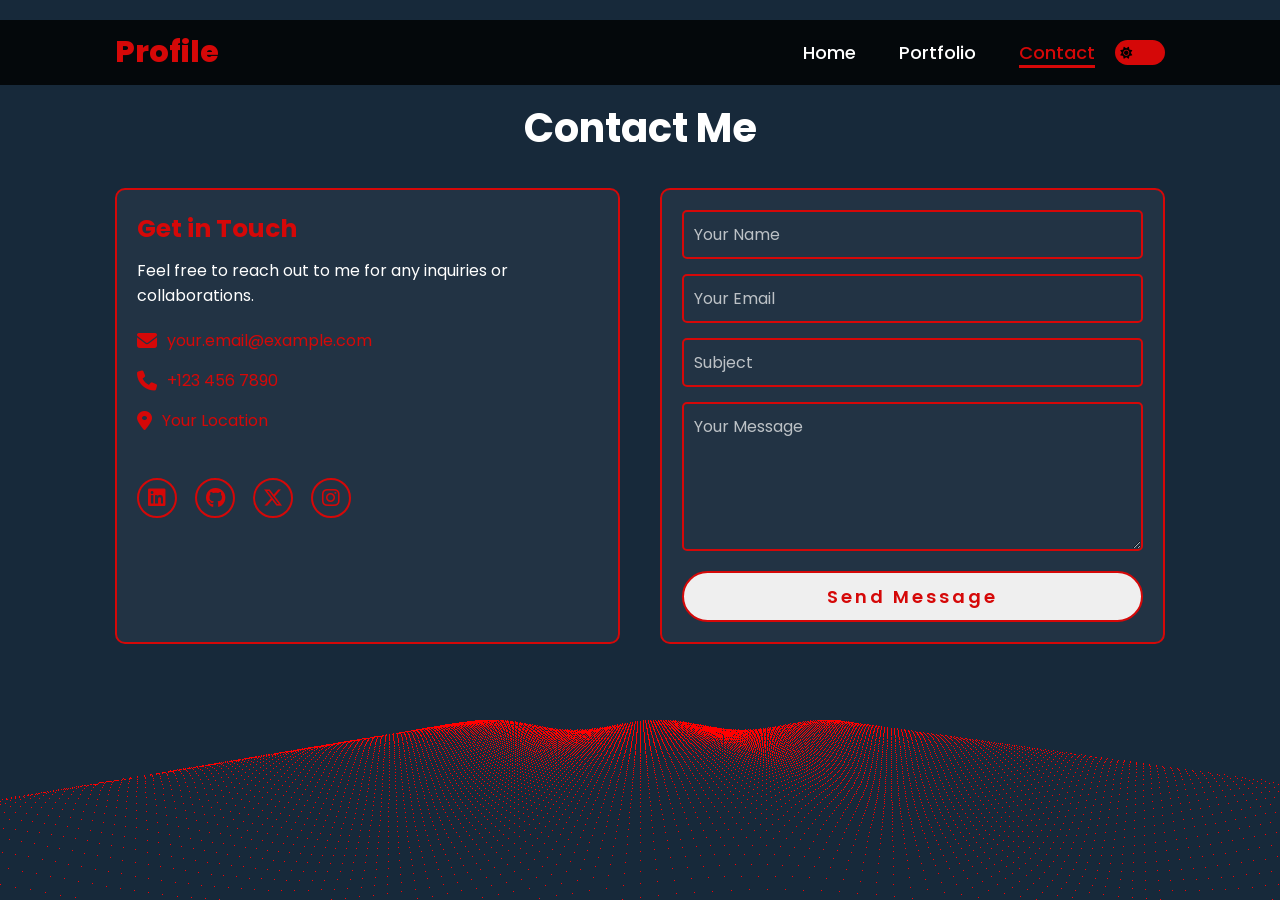
==== contact.html @ 02da8cd8 "kontol" ====
<!DOCTYPE html>
<html lang="en">
<head>
    <meta charset="UTF-8">
    <meta name="viewport" content="width=device-width, initial-scale=1.0">
    <link rel="stylesheet" href="https://cdnjs.cloudflare.com/ajax/libs/font-awesome/6.5.2/css/all.min.css">
    <link rel="stylesheet" href="style.css">
    <title>Contact - Portfolio Website</title>
</head>
<body class="jt">

<canvas></canvas>

<div class="transition-circle"></div>
<div class="transition-circle-2"></div>

<header>
    <a href="index.html" class="logo">Profile</a>

    <nav>
        <a href="index.html">Home</a>
        <a href="portofolio.html">Portfolio</a>
        <a href="contact.html" class="active">Contact</a>
    </nav>
    <div class="mode-toggle">
        <input type="checkbox" id="mode-switch">
        <label for="mode-switch" class="toggle-label">
            <i class="fas fa-sun"></i>
            <i class="fas fa-moon"></i>
        </label>
    </div>
    <div class="hamburger" id="hamburger">
        <span></span>
        <span></span>
        <span></span>
    </div>
</header>

<section class="contact">
    <br>
    <br>
    <br>
    <h2>Contact Me</h2>
    <div class="contact-container">
        <div class="contact-info">
            <h3>Get in Touch</h3>
            <p>Feel free to reach out to me for any inquiries or collaborations.</p>
            <div class="info-item">
                <i class="fas fa-envelope"></i>
                <span>your.email@example.com</span>
            </div>
            <div class="info-item">
                <i class="fas fa-phone"></i>
                <span>+123 456 7890</span>
            </div>
            <div class="info-item">
                <i class="fas fa-map-marker-alt"></i>
                <span>Your Location</span>
            </div>
            <div class="social-icons">
                <a href="#"><i class="fa-brands fa-linkedin"></i></a>
                <a href="#"><i class="fa-brands fa-github"></i></a>
                <a href="#"><i class="fa-brands fa-x-twitter"></i></a>
                <a href="#"><i class="fa-brands fa-instagram"></i></a>
            </div>
        </div>
        <div class="contact-form">
            <form action="#" method="post">
                <div class="form-group">
                    <input type="text" name="name" placeholder="Your Name" required>
                </div>
                <div class="form-group">
                    <input type="email" name="email" placeholder="Your Email" required>
                </div>
                <div class="form-group">
                    <input type="text" name="subject" placeholder="Subject" required>
                </div>
                <div class="form-group">
                    <textarea name="message" placeholder="Your Message" rows="5" required></textarea>
                </div>
                <button type="submit" class="btn">Send Message</button>
            </form>
        </div>
    </div>
</section>

<script src="script.js"></script>

</body>
</html>
---- style.css ----
@import url('https://fonts.googleapis.com/css2?family=Poppins:wght@100;200;300;400;500;600&display=swap');

:root {
    --bg-color: black;
    --text-color: white;
    --accent-color: #d50808;
    --card-bg: rgba(255, 255, 255, 0.05);
    --header-bg: rgba(0, 0, 0, 0.8);
    --input-bg: transparent;
    --input-border: #d50808;
    --canvas-bg: #17293a;
}

.light-mode {
    --bg-color: #f4f4f4;
    --text-color: #333;
    --accent-color: #d50808;
    --card-bg: rgba(0, 0, 0, 0.05);
    --header-bg: rgba(255, 255, 255, 0.9);
    --input-bg: rgba(255, 255, 255, 0.8);
    --input-border: #d50808;
    --canvas-bg: #e0e0e0;
}

*{
    margin: 0;
    padding: 0;
    box-sizing: border-box;
    text-decoration: none;
    border: none;
    outline: none;
    font-family: 'Poppins', sans-serif;
}

html{
    font-size: 62.5%;
}

body{
    width: 100%;
    height: 100vh;
    overflow-x: hidden;
    background-color: var(--bg-color);
    color: var(--text-color);
    transition: background-color 0.3s ease, color 0.3s ease;
}

header{
    margin-top: 20px;
    position: fixed;
    top: 0;
    left: 0;
    width: 100%;
    padding: 1rem 9%;
    background-color: var(--header-bg);
    backdrop-filter: blur(10px);
    -webkit-backdrop-filter: blur();
    display: flex;
    justify-content: space-between;
    align-items: center;
    z-index: 100;
}

.mode-toggle {
    margin-left: 2rem;
    display: flex;
    align-items: center;
}

#mode-switch {
    display: none;
}

.toggle-label {
    position: relative;
    width: 50px;
    height: 25px;
    background-color: var(--accent-color);
    border-radius: 25px;
    cursor: pointer;
    display: flex;
    align-items: center;
    justify-content: space-between;
    padding: 0 5px;
    transition: 0.3s ease;
}

.toggle-label i {
    font-size: 12px;
    color: var(--bg-color);
    transition: 0.3s ease;
}

#mode-switch:checked + .toggle-label {
    background-color: var(--text-color);
}

#mode-switch:checked + .toggle-label .fa-sun {
    opacity: 0;
}

#mode-switch:checked + .toggle-label .fa-moon {
    opacity: 1;
}

.toggle-label .fa-moon {
    opacity: 0;
}

.logo{
    font-size: 3rem;
    color: var(--accent-color);
    font-weight: 800;
    cursor: pointer;
    transition: 0.5s ease;
}

.logo:hover{
    transform: scale(1.1);
}

nav a{
    font-size: 1.8rem;
    color: var(--text-color);
    margin-left: 4rem;
    font-weight: 500;
    transition: 0.3s ease;
    border-bottom: 3px solid transparent;
}

nav a:hover,
nav a.active{
    color: var(--accent-color);
    border-bottom: 3px solid var(--accent-color);
}

nav{
    margin-left: auto;
}

.hamburger{
    display: none;
    flex-direction: column;
    cursor: pointer;
    gap: 5px;
}

.hamburger span{
    width: 25px;
    height: 3px;
    background-color: var(--accent-color);
    transition: 0.3s;
}

.hamburger.active span:nth-child(1){
    transform: rotate(45deg) translate(5px, 5px);
}

.hamburger.active span:nth-child(2){
    opacity: 0;
}

.hamburger.active span:nth-child(3){
    transform: rotate(-45deg) translate(7px, -6px);
}

@media(max-width:995px){
    header{
        padding: 1rem 5%;
    }

    .mode-toggle {
        margin-left: 1rem;
    }

    .hamburger{
        display: flex !important;
        margin-right: 1rem;
        z-index: 101;
    }

    nav{
        position: absolute;
        display: none;
        top: 0;
        right: 0;
        width: 40%;
        border-left: 3px solid var(--accent-color);
        border-bottom: 3px solid var(--accent-color);
        border-bottom-left-radius: 2rem;
        padding: 1rem solid;
        background-color: var(--card-bg);
        border-top: 0.1rem solid rgba(0,0,0,0.1);
    }

    nav.active{
        display: block;
    }

    nav a{
        display: block;
        font-size: 2rem;
        margin: 3rem 0;
    }

    nav a:hover,
    nav a.active{
        padding: 1rem;
        border-radius: 0.5rem;
        border-bottom: 0.5rem solid var(--accent-color);
    }
}

section{
    min-height: 100vh;
    padding: 5rem 9% 5rem;
}

.home{
    display: flex;
    justify-content: center;
    align-items: center;
    gap: 8rem;
}

.home .home-content h1{
    font-size: 6rem;
    font-weight: 700;
    line-height: 1.3;
}

span{
    color: var(--accent-color);
}

.home-content h3{
    font-size: 4rem;
    margin-bottom: 1rem;
    font-weight: 700;
}

.home-content p{
    font-size: 1.6rem;
}

.home-img{
    border-radius: 50%;
}

.home-img img{
    position: relative;
    width: 23vw;
    border-radius: 50%;
    box-shadow: 0 0 25px solid var(--accent-color);
    cursor: pointer;
    transition: 0.2s linear;
}

.home-img img:hover{
    font-size: 1.8rem;
    font-weight: 500;
}

.social-icons a{
    display: inline-flex;
    justify-content: center;
    align-items: center;
    width: 4rem;
    height: 4rem;
    background-color: transparent;
    border: 0.2rem solid var(--accent-color);
    font-size: 2rem;
    border-radius: 50%;
    margin: 3rem 1.5rem 3rem 0;
    transition: 0.3s ease;
    color: var(--accent-color);
}

.social-icons a:hover{
    color: var(--bg-color);
    transform: scale(1.3) translateY(-5px);
    background-color: var(--accent-color);
    box-shadow: 0  0 25px var(--accent-color);
}

.btn{
    display: inline-block;
    padding: 1rem 2.8rem;
    border-radius: 4rem;
    font-size: 1.6rem;
    color: var(--accent-color);
    letter-spacing: 0.3rem;
    font-weight: 600;
    border: 2px solid var(--accent-color);
    transition: 0.3s ease;
    cursor: pointer;
}

.btn:hover{
    transform: scale3d(1.03);
    background-color: var(--accent-color);
    color: var(--bg-color);
    box-shadow: 0 0 25px var(--accent-color);
}

.typing-text{
    font-size: 34px;
    font-weight: 600;
    min-width: 280px;
}

.typing-text span{
    position: relative;
}

.typing-text span::before{
    content: "software Developer";
    color: var(--accent-color);
    animation: words 20s infinite;
}

.typing-text span::after{
    content: "";
    background-color: var(--bg-color); /* ikut mode */
    width: calc(100% + 8px);
    height: 100%;
    border-left: 3px solid var(--bg-color) /* cursor kontras */
    right: -8px;
    animation: cursor 1s infinite;
}

@keyframes cursor{
    to{
        border-left: 3px solid var(--accent-color);
    }
}

@keyframes words{
    0%, 20%{
        content: "Web Developer";
    }
    21%, 40%{
        content: "Developer";
    }
    41%, 60%{
        content: "Web Designer";
    }
    61%, 80%{
        content: "Softwre Dev";
    }
    81%, 100%{
        content: "Singer";
    }
}

@media (max-width: 1000px){
    .home{
        gap: 4rem;
    }
}

@media(max-width:995px){
    .home{
        flex-direction: column;
        margin: 5rem 4rem;
    }

    .home .home-content h3{
        font-size: 2.5rem;
    }

    .home-content h1{
        font-size: 5rem;
    }

    .home-img img{
        width: 70vw;
        margin-top: 4rem;
    }
}







.home-content > *{
    opacity: 0;
    transform: translateY(40px);
}

@keyframes fadeUp{
    to{
        opacity: 1;
        transform: translateY(0);
    }
}

.home-content h1{
    animation: fadeUp 0.8s ease forwards;
    animation-delay: 0.2s;
}

.home-content h3{
    animation: fadeUp 0.8s ease forwards;
    animation-delay: 0.4s;
}

.home-content p{
    animation: fadeUp 0.8s ease forwards;
    animation-delay: 0.6s;
}

.social-icons{
    opacity: 0;
    transform: translateY(40px);
    animation: fadeUp 0.8s ease forwards;
    animation-delay: 0.8s;
}

.btn{
    opacity: 0;
    transform: translateY(40px);
    animation: fadeUp 0.8s ease forwards;
    animation-delay: 1s;
}





nav a{
    font-size: 1.8rem;
    color: white;
    margin-left: 4rem;
    font-weight: 500;
    border-bottom: 3px solid transparent;
}




.home-img img{
    position: relative;
    width: 23vw;
    border-radius: 50%;

    /* animasi awal */
    opacity: 0;
    transform: translateX(100px);

    animation: imgSlide 1s ease forwards;
    animation-delay: 0.3s; /* biar muncul setelah mulai */
}


@keyframes imgSlide{
    to{
        opacity: 1;
        transform: translateX(0);
    }
}

.home-img img{
    transform: translateX(100px) scale(0.8);
}

@keyframes imgSlide{
    to{
        opacity: 1;
        transform: translateX(0) scale(1);
    }
}

/* Contact Section */
.contact {
    display: flex;
    flex-direction: column;
    align-items: center;
    padding: 5rem 9%;
    min-height: 100vh;
}

.contact h2 {
    font-size: 4rem;
    font-weight: 700;
    margin-bottom: 3rem;
    color: white;
}

.contact-container {
    display: flex;
    justify-content: space-between;
    width: 100%;
    max-width: 1200px;
    gap: 4rem;
}

.contact-info {
    flex: 1;
    padding: 2rem;
    background-color: var(--card-bg);
    border-radius: 1rem;
    border: 2px solid var(--accent-color);
}

.contact-info h3 {
    font-size: 2.5rem;
    margin-bottom: 1rem;
    color: var(--accent-color);
}

.contact-info p {
    font-size: 1.6rem;
    margin-bottom: 2rem;
}

.info-item {
    display: flex;
    align-items: center;
    margin-bottom: 1.5rem;
    font-size: 1.6rem;
}

.info-item i {
    margin-right: 1rem;
    color: var(--accent-color);
    font-size: 2rem;
}

.contact-form {
    flex: 1;
    padding: 2rem;
    background-color: var(--card-bg);
    border-radius: 1rem;
    border: 2px solid var(--accent-color);
}

.form-group {
    margin-bottom: 1.5rem;
}

.form-group input,
.form-group textarea {
    width: 100%;
    padding: 1rem;
    background-color: var(--input-bg);
    border: 2px solid var(--input-border);
    border-radius: 0.5rem;
    color: var(--text-color);
    font-size: 1.6rem;
}

.form-group input::placeholder,
.form-group textarea::placeholder {
    color: rgba(255, 255, 255, 0.7);
}

.form-group textarea {
    resize: vertical;
    min-height: 100px;
}

.contact-form .btn {
    width: 100%;
    padding: 1rem;
    font-size: 1.8rem;
}

@media (max-width: 995px) {
    .contact-container {
        flex-direction: column;
        gap: 2rem;
    }

    .contact h2 {
        font-size: 3rem;
    }

    .contact-info h3 {
        font-size: 2rem;
    }
}



.home-img img:hover{
    transform: translateY(-15px) scale(1.05);
    box-shadow: 
        0 0 50px rgb(244, 7, 7);
}   

canvas {margin: 0; padding: 0;}

canvas {display: block;}





/*portoooooo

/* ===== PORTFOLIO ===== */

.portfolio{
    text-align: center;
    padding: 5rem 9%;
}

.portfolio h2{
    font-size: 4rem;
    margin-bottom: 3rem;
    color: var(--accent-color);
    opacity: 0;
    transform: translateY(40px);
    animation: fadeUp 0.8s ease forwards;
    animation-delay: 0.2s;
}

.portfolio-container{
    display: grid;
    grid-template-columns: repeat(2, 1fr);
    gap: 2rem;
    justify-items: center;
    max-width: 700px;
    margin: 0 auto;
}

@media(max-width:768px){
    .portfolio-container{
        grid-template-columns: 1fr;
        max-width: 400px;
    }
}

.portfolio-box{
    position: relative;
    width: 300px;
    height: 200px;
    border-radius: 1rem;
    overflow: hidden;
    cursor: pointer;
    transition: transform 0.3s ease;
    opacity: 0;
    transform: translateY(40px);
    animation: fadeUp 0.8s ease forwards;
}

.portfolio-box:nth-child(1){
    animation-delay: 0.4s;
}

.portfolio-box:nth-child(2){
    animation-delay: 0.6s;
}

.portfolio-box:nth-child(3){
    animation-delay: 0.8s;
}

.portfolio-box:nth-child(4){
    animation-delay: 1s;
}

.portfolio-box:nth-child(5){
    animation-delay: 1.2s;
}

.portfolio-box:nth-child(7){
    animation-delay: 1.4s;
}

.portfolio-box img{
    width: 100%;
    height: 100%;
    object-fit: cover;
}

.portfolio-box:hover{
    transform: translateY(-10px) scale(1.05);
}

.portfolio-layer{
    position: absolute;
    bottom: 0;
    left: 0;
    width: 100%;
    height: 100%;

    background: linear-gradient(
        rgba(0,0,0,0.2),
        rgba(213,8,8,0.8)
    );

    display: flex;
    justify-content: center;
    align-items: center;
    flex-direction: column;

    opacity: 0;
    transition: 0.4s ease;
}

.portfolio-box:hover .portfolio-layer{
    opacity: 1;
}



/* 🔴 lingkaran kedua (transparan) */


/* ===== TRANSITION EFFECT ===== */

.transition-circle,
.transition-circle-2{
    position: fixed;
    width: 0;
    height: 0;
    border-radius: 50%;
    pointer-events: none;

    left: 0;
    top: 0;
    transform: translate(-50%, -50%);
}

/* lingkaran utama */
.transition-circle{
    background: #d50808;
    z-index: 9999;
    transition: width 0.6s ease, height 0.6s ease;
}

/* lingkaran transparan */
.transition-circle-2{
    background: rgba(213, 8, 8, 0.25);
    z-index: 9998;
    transition: width 0.8s ease, height 0.8s ease;
}

/* aktif */
.transition-circle.active{
    width: 200vw;
    height: 200vw;
}

.transition-circle-2.active{
    width: 260vw;
    height: 260vw;
}

canvas {
    position: fixed;
    top: 0;
    left: 0;
    width: 100%;
    height: 100%;
    z-index: 1;
    display: block;
    margin: 0;
    padding: 0;
}

header {
    z-index: 100;  /* pastikan header di atas canvas */
    position: fixed;
}

section {
    position: relative;
    z-index: 10;  /* section di atas canvas */
}
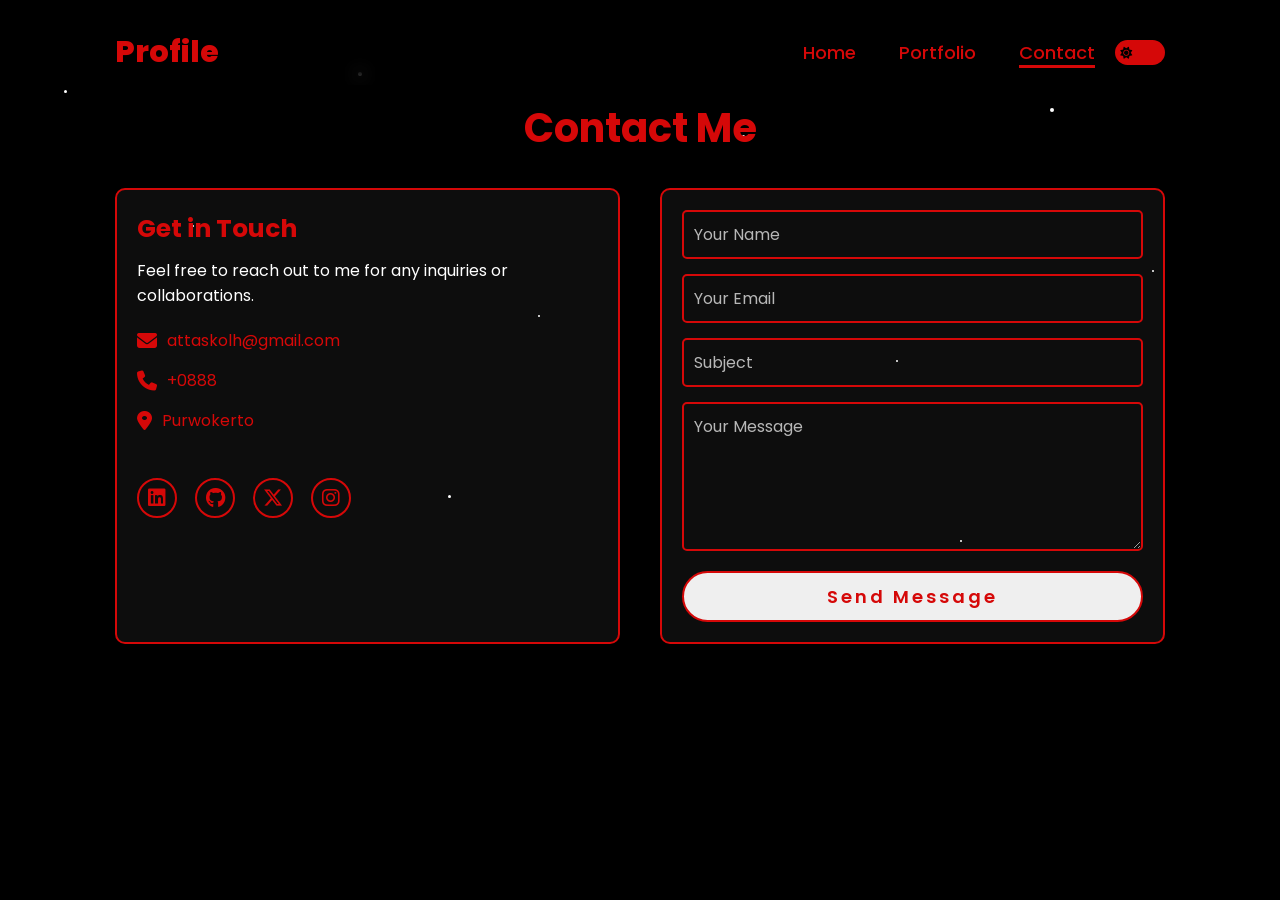
==== commit df26fe51: "Add files via upload" ====
--- a/contact.html
+++ b/contact.html
@@ -11,8 +11,18 @@
 
 <canvas></canvas>
 
-<div class="transition-circle"></div>
-<div class="transition-circle-2"></div>
+<div class="smoke">
+    <span></span>
+    <span></span>
+    <span></span>
+    <span></span>
+    <span></span>
+    <span></span>
+    <span></span>
+    <span></span>
+    <span></span>
+    <span></span>
+</div>
 
 <header>
     <a href="index.html" class="logo">Profile</a>
@@ -29,11 +39,6 @@
             <i class="fas fa-moon"></i>
         </label>
     </div>
-    <div class="hamburger" id="hamburger">
-        <span></span>
-        <span></span>
-        <span></span>
-    </div>
 </header>
 
 <section class="contact">
@@ -47,21 +52,21 @@
             <p>Feel free to reach out to me for any inquiries or collaborations.</p>
             <div class="info-item">
                 <i class="fas fa-envelope"></i>
-                <span>your.email@example.com</span>
+                <span>attaskolh@gmail.com</span>
             </div>
             <div class="info-item">
                 <i class="fas fa-phone"></i>
-                <span>+123 456 7890</span>
+                <span>+0888</span>
             </div>
             <div class="info-item">
                 <i class="fas fa-map-marker-alt"></i>
-                <span>Your Location</span>
+                <span>Purwokerto</span>
             </div>
             <div class="social-icons">
-                <a href="#"><i class="fa-brands fa-linkedin"></i></a>
-                <a href="#"><i class="fa-brands fa-github"></i></a>
-                <a href="#"><i class="fa-brands fa-x-twitter"></i></a>
-                <a href="#"><i class="fa-brands fa-instagram"></i></a>
+                <a href="https://images.examples.com/wp-content/uploads/2018/04/job-application-letter-sample-1.jpg"><i class="fa-brands fa-linkedin"></i></a>
+                <a href="https://github.com/AttaNgoding"><i class="fa-brands fa-github"></i></a>
+                <a href="https://www.bing.com/images/search?view=detailV2&ccid=py03dNa5&id=ED8A94BF3DC5ADBE5DF53D66835B8654FE7BDEE7&thid=OIP.py03dNa57HkpeiY1grLVUAHaFG&mediaurl=https%3a%2f%2fi.imgflip.com%2f7ivabi.jpg&exph=500&expw=725&q=i+dont+have+twiter&FORM=IRPRST&ck=6E15CFA516A2A0E7F2DC7AE9917935C0&selectedIndex=1&itb=0"><i class="fa-brands fa-x-twitter"></i></a>
+                <a href="https://www.instagram.com/attachdf_/"><i class="fa-brands fa-instagram"></i></a>
             </div>
         </div>
         <div class="contact-form">
@@ -84,6 +89,11 @@
     </div>
 </section>
 
+<div class="page-nav">
+    <a href="portofolio.html" class="page-btn left">&#8249;</a>
+    <a href="index.html" class="page-btn right">&#8250;</a>
+</div>
+
 <script src="script.js"></script>
 
 </body>
--- a/style.css
+++ b/style.css
@@ -5,10 +5,9 @@
     --text-color: white;
     --accent-color: #d50808;
     --card-bg: rgba(255, 255, 255, 0.05);
-    --header-bg: rgba(0, 0, 0, 0.8);
     --input-bg: transparent;
     --input-border: #d50808;
-    --canvas-bg: #17293a;
+    --header-bg: rgba(0, 0, 0, 0.1);
 }
 
 .light-mode {
@@ -19,7 +18,6 @@
     --header-bg: rgba(255, 255, 255, 0.9);
     --input-bg: rgba(255, 255, 255, 0.8);
     --input-border: #d50808;
-    --canvas-bg: #e0e0e0;
 }
 
 *{
@@ -324,7 +322,7 @@
     background-color: var(--bg-color); /* ikut mode */
     width: calc(100% + 8px);
     height: 100%;
-    border-left: 3px solid var(--bg-color) /* cursor kontras */
+    border-left: 3px solid var(--bg-color); /* cursor kontras */
     right: -8px;
     animation: cursor 1s infinite;
 }
@@ -432,7 +430,7 @@
 
 nav a{
     font-size: 1.8rem;
-    color: white;
+    color: var(--accent-color);
     margin-left: 4rem;
     font-weight: 500;
     border-bottom: 3px solid transparent;
@@ -486,7 +484,7 @@
     font-size: 4rem;
     font-weight: 700;
     margin-bottom: 3rem;
-    color: white;
+    color: var(--accent-color);
 }
 
 .contact-container {
@@ -554,7 +552,8 @@
 
 .form-group input::placeholder,
 .form-group textarea::placeholder {
-    color: rgba(255, 255, 255, 0.7);
+    color: var(--text-color);
+    opacity: 0.7;
 }
 
 .form-group textarea {
@@ -621,7 +620,7 @@
 .portfolio-container{
     display: grid;
     grid-template-columns: repeat(2, 1fr);
-    gap: 2rem;
+    gap: 10rem;
     justify-items: center;
     max-width: 700px;
     margin: 0 auto;
@@ -639,7 +638,7 @@
     width: 300px;
     height: 200px;
     border-radius: 1rem;
-    overflow: hidden;
+    overflow: visible;
     cursor: pointer;
     transition: transform 0.3s ease;
     opacity: 0;
@@ -771,4 +770,243 @@
 section {
     position: relative;
     z-index: 10;  /* section di atas canvas */
+}
+
+.portfolio-caption {
+    padding: 1rem;
+    text-align: center;
+    background-color: var(--card-bg);
+    border: 1px solid var(--accent-color);
+    border-top: none;
+    border-radius: 0 0 1rem 1rem;
+}
+
+.portfolio-caption h4 {
+    font-size: 1.6rem;
+    color: var(--accent-color);
+    margin-bottom: 0.3rem;
+}
+
+.portfolio-caption p {
+    font-size: 1.3rem;
+    color: var(--text-color);
+}
+
+
+/* ===== STAR & COMET EFFECT ===== */
+.smoke {
+    position: fixed;
+    top: 0;
+    left: 0;
+    width: 100%;
+    height: 100%;
+    pointer-events: none;
+    z-index: 2;
+    overflow: hidden;
+}
+
+/* ===== BINTANG ===== */
+.smoke span {
+    position: absolute;
+    background: white;
+    border-radius: 50%;
+    animation: twinkle 3s infinite ease-in-out;
+}
+
+.smoke span:nth-child(1)  { left: 5%;  top: 10%; width: 3px; height: 3px; animation-delay: 0s;   animation-duration: 7s; }
+.smoke span:nth-child(2)  { left: 15%; top: 25%; width: 2px; height: 2px; animation-delay: 0.5s; animation-duration: 7s; }
+.smoke span:nth-child(3)  { left: 28%; top: 8%;  width: 4px; height: 4px; animation-delay: 1s;   animation-duration: 9.5s; }
+.smoke span:nth-child(4)  { left: 42%; top: 35%; width: 2px; height: 2px; animation-delay: 1.5s; animation-duration: 9s; }
+.smoke span:nth-child(5)  { left: 58%; top: 15%; width: 3px; height: 3px; animation-delay: 0.8s; animation-duration: 9s; }
+.smoke span:nth-child(6)  { left: 70%; top: 40%; width: 2px; height: 2px; animation-delay: 2s;   animation-duration: 2s; }
+.smoke span:nth-child(7)  { left: 82%; top: 12%; width: 4px; height: 4px; animation-delay: 0.3s; animation-duration: 3.5s; }
+.smoke span:nth-child(8)  { left: 90%; top: 30%; width: 2px; height: 2px; animation-delay: 1.2s; animation-duration: 2.5s; }
+.smoke span:nth-child(9)  { left: 35%; top: 55%; width: 3px; height: 3px; animation-delay: 2.5s; animation-duration: 4s; }
+.smoke span:nth-child(10) { left: 75%; top: 60%; width: 2px; height: 2px; animation-delay: 0.7s; animation-duration: 8s; }
+
+@keyframes twinkle {
+    0%, 100% { opacity: 1;   transform: scale(1); box-shadow: 0 0 4px 1px rgba(255,255,255,0.8); }
+    50%       { opacity: 0.2; transform: scale(0.5); box-shadow: none; }
+}
+
+/* ===== KOMET ===== */
+.smoke::before,
+.smoke::after {
+    content: '';
+    position: absolute;
+    width: 3px;
+    height: 3px;
+    background: white;
+    border-radius: 50%;
+    box-shadow: 0 0 6px 2px rgba(255,255,255,0.8);
+}
+
+.smoke::before {
+    top: 10%;
+    left: -10%;
+    animation: comet1 6s infinite linear;
+    animation-delay: 0s;
+}
+
+.smoke::after {
+    top: 35%;
+    left: -10%;
+    animation: comet1 6s infinite linear;
+    animation-delay: 3s;
+}
+
+@keyframes comet1 {
+    0% {
+        transform: translateX(0) translateY(0);
+        opacity: 1;
+        box-shadow: 
+            0 0 6px 2px rgba(255,255,255,0.9),
+            4px 0 20px 4px rgba(255,255,255,0.),
+            8px 0 40px 8px rgba(213,8,8,0.3),
+            15px 0 60px 10px rgba(213,8,8,0.1);
+    }
+    70% {
+        opacity: 1;
+    }
+    100% {
+        transform: translateX(120vw) translateY(30vh);
+        opacity: 0;
+        box-shadow: 
+            0 0 6px 2px rgba(255,255,255,0.9),
+            4px 0 20px 4px rgba(255,255,255,0.4),
+            8px 0 40px 8px rgba(213,8,8,0.3),
+            15px 0 60px 10px rgba(213,8,8,0.1);
+    }
+}
+
+
+.home-img img {
+    content: url('ava.png');
+}
+
+.light-mode .home-img img {
+    content: url('ganteng.png');
+}
+
+body {
+    transition: background-color 0.8s ease, color 0.8s ease;
+}
+
+.home-img img,
+.contact-info,
+.contact-form,
+.portfolio-box,
+header,
+nav,
+.btn {
+    transition: all 0.8s ease;
+}
+
+/* ===== ANIMASI CONTACT ===== */
+.contact h2 {
+    opacity: 0;
+    transform: translateY(-30px);
+    animation: fadeDown 0.8s ease forwards;
+    animation-delay: 0.2s;
+}
+
+.contact-info {
+    opacity: 0;
+    transform: translateX(-60px);
+    animation: slideRight 0.8s ease forwards;
+    animation-delay: 0.4s;
+}
+
+.contact-form {
+    opacity: 0;
+    transform: translateX(60px);
+    animation: slideLeft 0.8s ease forwards;
+    animation-delay: 0.4s;
+}
+
+.info-item {
+    opacity: 0;
+    transform: translateX(-30px);
+    animation: slideRight 0.6s ease forwards;
+}
+
+.info-item:nth-child(1) { animation-delay: 0.6s; }
+.info-item:nth-child(2) { animation-delay: 0.8s; }
+.info-item:nth-child(3) { animation-delay: 1s; }
+
+.form-group {
+    opacity: 0;
+    transform: translateY(20px);
+    animation: fadeUp 0.6s ease forwards;
+}
+
+.form-group:nth-child(1) { animation-delay: 0.6s; }
+.form-group:nth-child(2) { animation-delay: 0.8s; }
+.form-group:nth-child(3) { animation-delay: 1s; }
+.form-group:nth-child(4) { animation-delay: 1.2s; }
+
+.contact-form .btn {
+    opacity: 0;
+    animation: fadeUp 0.6s ease forwards;
+    animation-delay: 1.4s;
+}
+
+@keyframes fadeDown {
+    to {
+        opacity: 1;
+        transform: translateY(0);
+    }
+}
+
+@keyframes slideRight {
+    to {
+        opacity: 1;
+        transform: translateX(0);
+    }
+}
+
+@keyframes slideLeft {
+    to {
+        opacity: 1;
+        transform: translateX(0);
+    }
+}
+
+/* ===== PAGE NAV MOBILE ===== */
+.page-nav {
+    display: none;
+    position: fixed;
+    bottom: 30px;
+    width: 100%;
+    justify-content: space-between;
+    padding: 0 20px;
+    z-index: 999;
+    pointer-events: none;
+}
+
+.page-btn {
+    pointer-events: all;
+    width: 45px;
+    height: 45px;
+    background: var(--accent-color);
+    color: white;
+    border-radius: 50%;
+    display: flex;
+    align-items: center;
+    justify-content: center;
+    font-size: 2.5rem;
+    box-shadow: 0 0 15px rgba(213,8,8,0.5);
+    transition: transform 0.3s ease, box-shadow 0.3s ease;
+}
+
+.page-btn:hover {
+    transform: scale(1.2);
+    box-shadow: 0 0 25px rgba(213,8,8,0.8);
+}
+
+/* Hanya muncul di mobile */
+@media (max-width: 768px) {
+    .page-nav {
+        display: flex;
+    }
 }
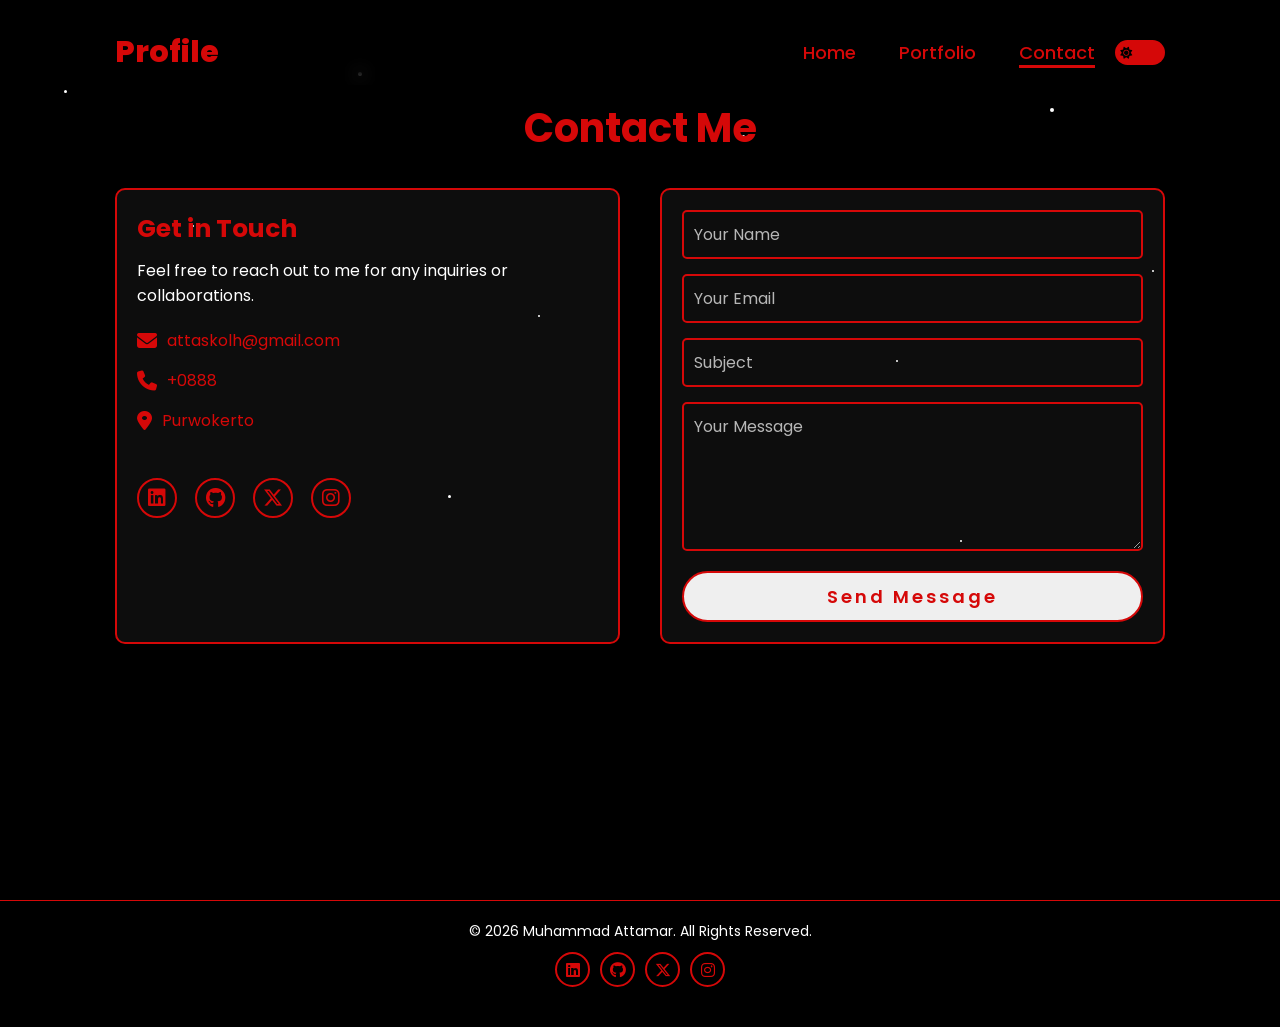
==== commit 048da58f: "Add files via upload" ====
--- a/contact.html
+++ b/contact.html
@@ -91,10 +91,19 @@
 
 <div class="page-nav">
     <a href="portofolio.html" class="page-btn left">&#8249;</a>
-    <a href="index.html" class="page-btn right">&#8250;</a>
 </div>
 
 <script src="script.js"></script>
 
+<footer>
+    <p>&copy; 2026 Muhammad Attamar. All Rights Reserved.</p>
+    <div class="social-icons">
+        <a href="#"><i class="fa-brands fa-linkedin"></i></a>
+        <a href="https://github.com/AttaNgoding"><i class="fa-brands fa-github"></i></a>
+        <a href="#"><i class="fa-brands fa-x-twitter"></i></a>
+        <a href="https://www.instagram.com/attachdf_/"><i class="fa-brands fa-instagram"></i></a>
+    </div>
+</footer>
+
 </body>
 </html>
--- a/style.css
+++ b/style.css
@@ -186,7 +186,7 @@
         border-left: 3px solid var(--accent-color);
         border-bottom: 3px solid var(--accent-color);
         border-bottom-left-radius: 2rem;
-        padding: 1rem solid;
+        padding: 1rem;
         background-color: var(--card-bg);
         border-top: 0.1rem solid rgba(0,0,0,0.1);
     }
@@ -295,7 +295,7 @@
 }
 
 .btn:hover{
-    transform: scale3d(1.03);
+    transform: scale3d(1.03, 1.03, 1.03);
     background-color: var(--accent-color);
     color: var(--bg-color);
     box-shadow: 0 0 25px var(--accent-color);
@@ -861,7 +861,7 @@
         opacity: 1;
         box-shadow: 
             0 0 6px 2px rgba(255,255,255,0.9),
-            4px 0 20px 4px rgba(255,255,255,0.),
+            4px 0 20px 4px rgba(255,255,255,0.4),
             8px 0 40px 8px rgba(213,8,8,0.3),
             15px 0 60px 10px rgba(213,8,8,0.1);
     }
@@ -972,7 +972,7 @@
     }
 }
 
-/* ===== PAGE NAV MOBILE ===== */
+
 .page-nav {
     display: none;
     position: fixed;
@@ -1004,9 +1004,110 @@
     box-shadow: 0 0 25px rgba(213,8,8,0.8);
 }
 
-/* Hanya muncul di mobile */
 @media (max-width: 768px) {
     .page-nav {
         display: flex;
-    }
+        justify-content: space-between;
+    }
+
+    .page-btn.right {
+        margin-left: auto;
+    }
+
+    .page-btn.left {
+        margin-right: auto;
+    }
+}
+
+
+
+@media (max-width: 768px) {
+    .portfolio {
+        padding: 8rem 5% 5rem;
+    }
+
+    .portfolio-container {
+        grid-template-columns: 1fr;
+        max-width: 100%;
+        gap: 10rem;
+        padding-bottom: 8rem;
+    }
+
+    .portfolio-box {
+        width: 100%;
+        height: 200px;
+    }
+}
+
+@media (max-width: 768px) {
+    .page-nav {
+        display: flex;
+        bottom: 20px;
+        padding: 0 30px;
+    }
+
+    .page-btn {
+        width: 50px;
+        height: 50px;
+        font-size: 3rem;
+        line-height: 1;
+    }
+}
+
+
+.page-btn {
+    opacity: 0;
+    animation: btnPop 1.5s ease forwards;
+}
+
+.page-btn.left {
+    animation-delay: 1.3s;
+    transform: translateX(-30px);
+}
+
+.page-btn.right {
+    animation-delay: 1.5s;
+    transform: translateX(30px);
+}
+
+@keyframes btnPop {
+    0% {
+        opacity: 0;
+    }
+    70% {
+        transform: translateX(0) scale(1.2);
+    }
+    100% {
+        opacity: 1;
+        transform: translateX(0) scale(1);
+    }
+}
+
+/* ===== FOOTER ===== */
+footer {
+    position: relative;
+    z-index: 10;
+    text-align: center;
+    padding: 2rem 9%;
+    border-top: 1px solid var(--accent-color);
+    color: var(--text-color);
+    font-size: 1.4rem;
+}
+
+footer p {
+    margin-bottom: 1rem;
+}
+
+footer .social-icons {
+    justify-content: center;
+    display: flex;
+    gap: 1rem;
+    margin: 0;
+}
+
+footer .social-icons a {
+    margin: 0;
+    width: 3.5rem;
+    height: 3.5rem;
+    font-size: 1.6rem;
 }
